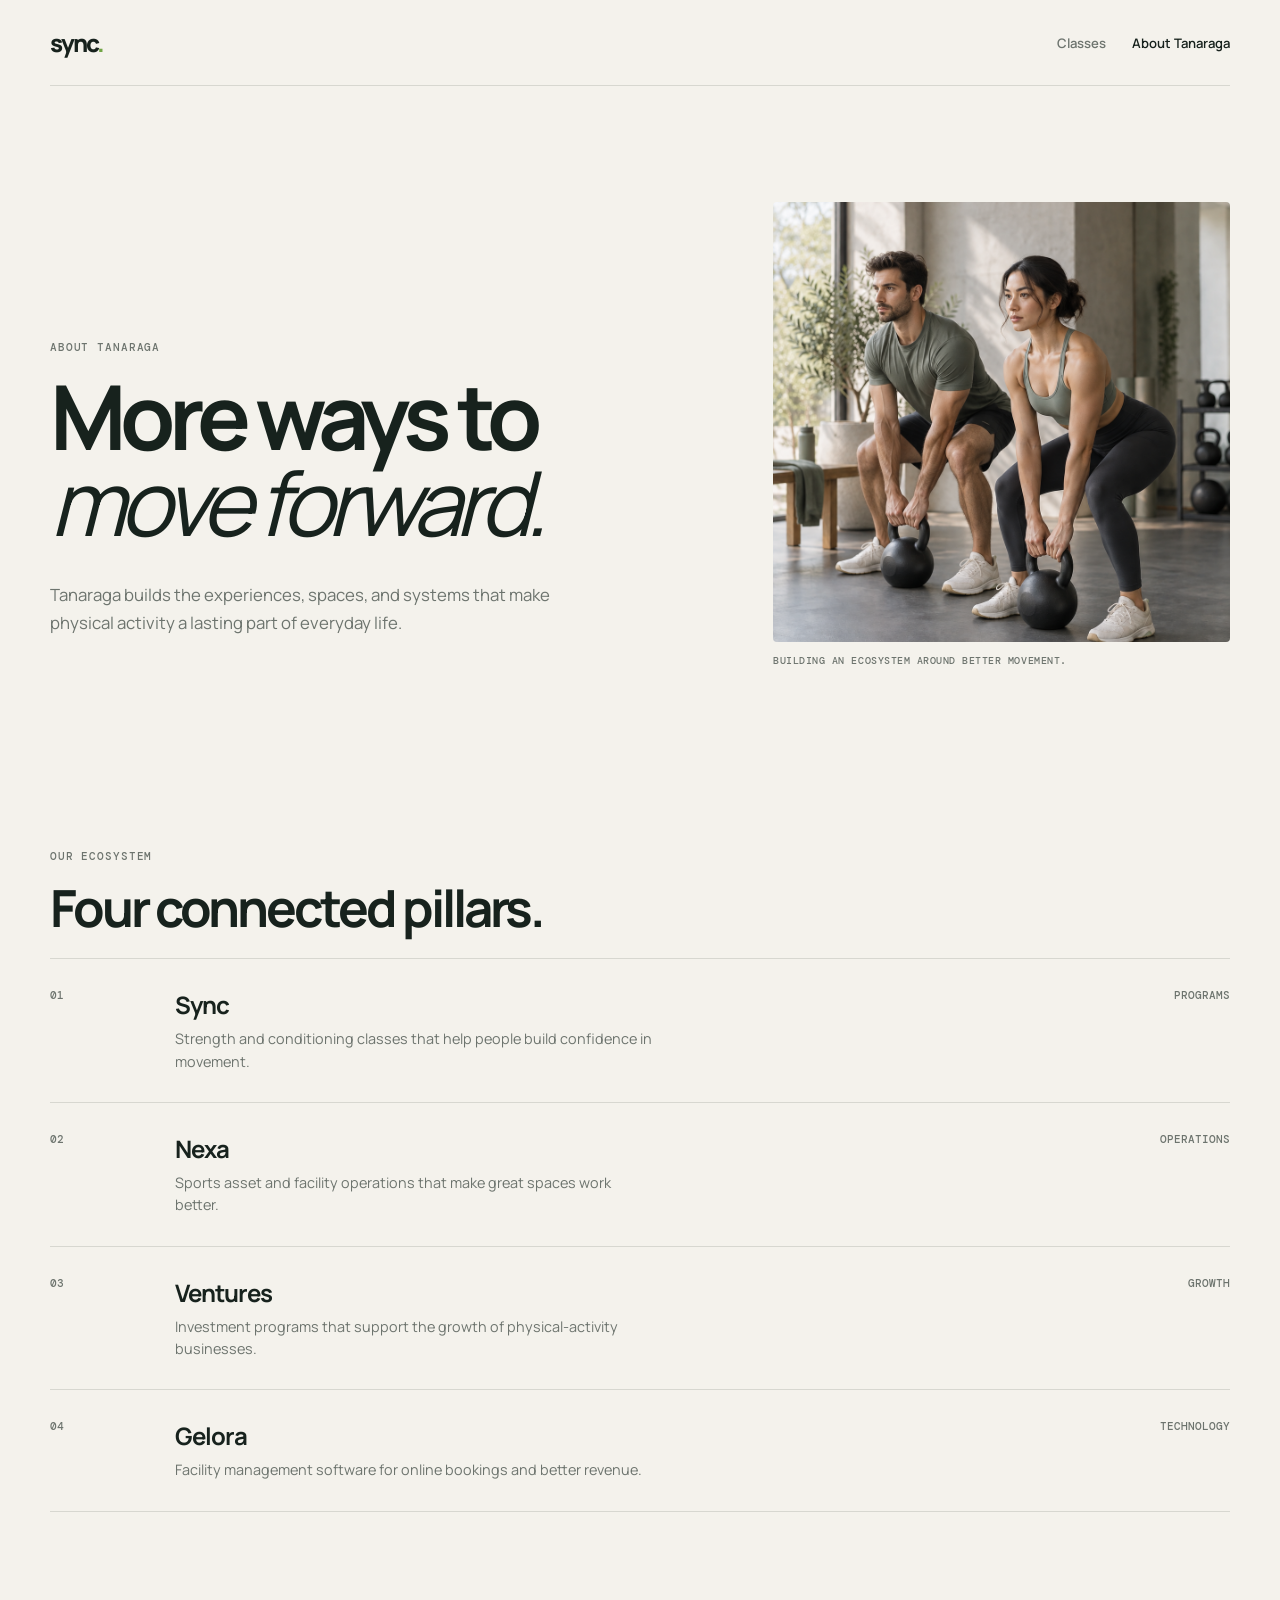
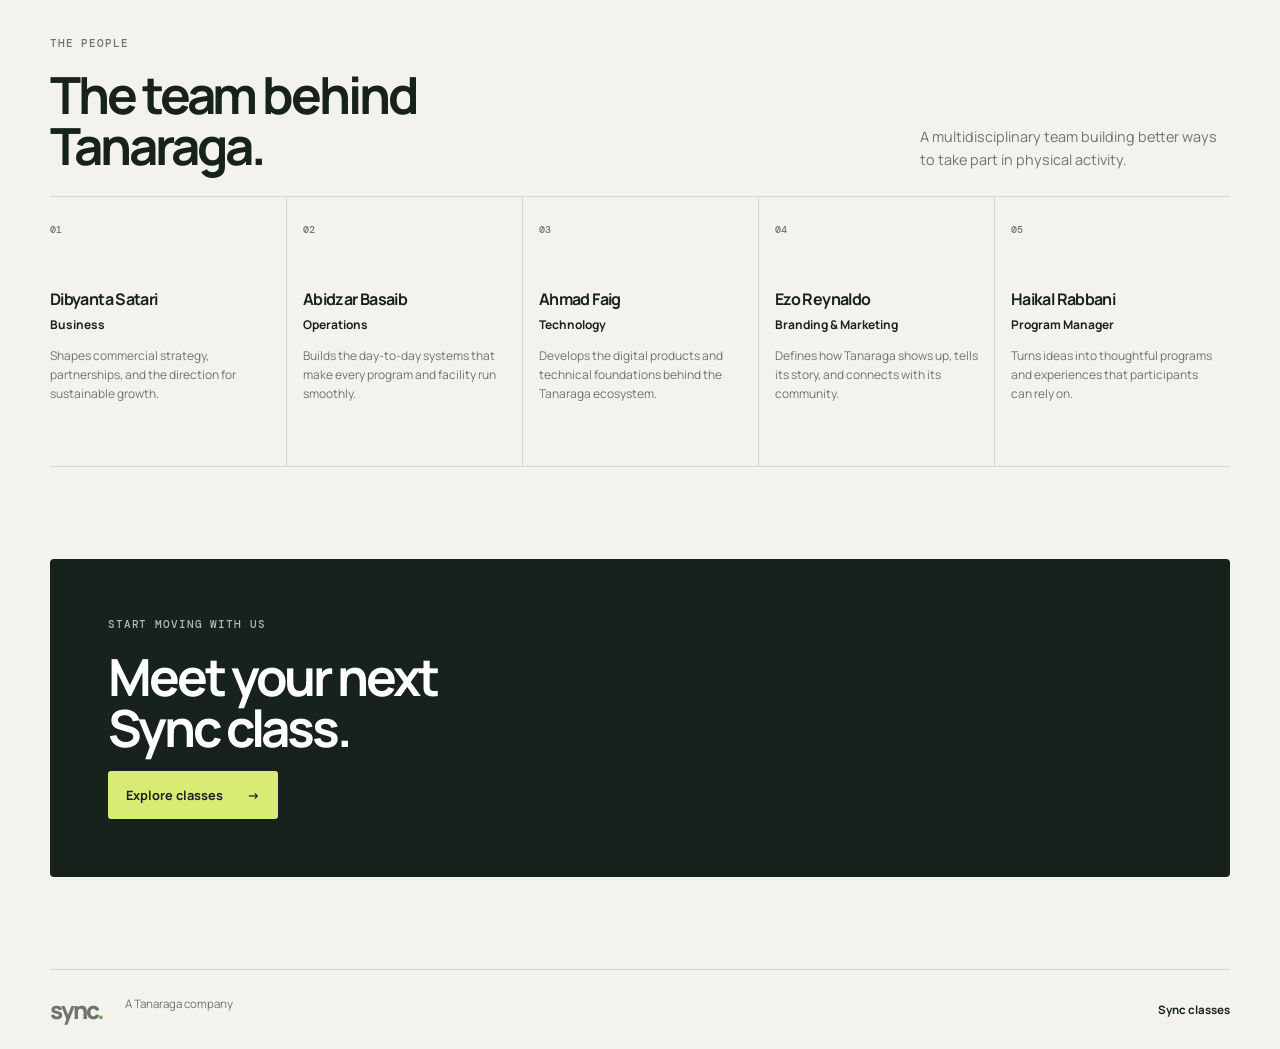
==== about.html @ bf0b3a60 "first commit" ====
<!doctype html>
<html lang="en">
  <head>
    <meta charset="UTF-8" />
    <meta name="viewport" content="width=device-width, initial-scale=1.0" />
    <meta name="description" content="Tanaraga builds the ecosystem around better physical activity." />
    <title>About — Tanaraga</title>
    <link rel="preconnect" href="https://fonts.googleapis.com" />
    <link rel="preconnect" href="https://fonts.gstatic.com" crossorigin />
    <link href="https://fonts.googleapis.com/css2?family=DM+Mono:wght@400;500&family=Manrope:wght@400;500;600;700;800&display=swap" rel="stylesheet" />
    <link rel="stylesheet" href="styles.css" />
  </head>
  <body>
    <header class="site-header container">
      <a class="wordmark" href="index.html" aria-label="Sync home">sync<span>.</span></a>
      <nav aria-label="Main navigation">
        <a href="index.html">Classes</a>
        <a class="active" href="about.html">About Tanaraga</a>
      </nav>
    </header>

    <main>
      <section class="about-hero container">
        <div class="about-hero-layout">
          <div class="about-hero-content">
            <p class="eyebrow">About Tanaraga</p>
            <h1>More ways to<br /><em>move forward.</em></h1>
            <p>Tanaraga builds the experiences, spaces, and systems that make physical activity a lasting part of everyday life.</p>
          </div>
          <figure class="about-image">
            <img src="assets/sync-hero.png" alt="Two people training together with kettlebells" />
            <figcaption>Building an ecosystem around better movement.</figcaption>
          </figure>
        </div>
      </section>

      <section class="pillars container" aria-labelledby="pillars-title">
        <div class="section-heading compact">
          <div>
            <p class="eyebrow">Our ecosystem</p>
            <h2 id="pillars-title">Four connected pillars.</h2>
          </div>
        </div>
        <div class="pillar-list">
          <article class="pillar">
            <span class="pillar-number">01</span><div><h3>Sync</h3><p>Strength and conditioning classes that help people build confidence in movement.</p></div><span class="pillar-tag">Programs</span>
          </article>
          <article class="pillar">
            <span class="pillar-number">02</span><div><h3>Nexa</h3><p>Sports asset and facility operations that make great spaces work better.</p></div><span class="pillar-tag">Operations</span>
          </article>
          <article class="pillar">
            <span class="pillar-number">03</span><div><h3>Ventures</h3><p>Investment programs that support the growth of physical-activity businesses.</p></div><span class="pillar-tag">Growth</span>
          </article>
          <article class="pillar">
            <span class="pillar-number">04</span><div><h3>Gelora</h3><p>Facility management software for online bookings and better revenue.</p></div><span class="pillar-tag">Technology</span>
          </article>
        </div>
      </section>

      <section class="team container" aria-labelledby="team-title">
        <div class="section-heading compact">
          <div>
            <p class="eyebrow">The people</p>
            <h2 id="team-title">The team behind<br />Tanaraga.</h2>
          </div>
          <p>A multidisciplinary team building better ways to take part in physical activity.</p>
        </div>
        <div class="team-grid">
          <article class="team-member"><span>01</span><h3>Dibyanta Satari</h3><p class="team-role">Business</p><p class="team-description">Shapes commercial strategy, partnerships, and the direction for sustainable growth.</p></article>
          <article class="team-member"><span>02</span><h3>Abidzar Basaib</h3><p class="team-role">Operations</p><p class="team-description">Builds the day-to-day systems that make every program and facility run smoothly.</p></article>
          <article class="team-member"><span>03</span><h3>Ahmad Faig</h3><p class="team-role">Technology</p><p class="team-description">Develops the digital products and technical foundations behind the Tanaraga ecosystem.</p></article>
          <article class="team-member"><span>04</span><h3>Ezo Reynaldo</h3><p class="team-role">Branding &amp; Marketing</p><p class="team-description">Defines how Tanaraga shows up, tells its story, and connects with its community.</p></article>
          <article class="team-member"><span>05</span><h3>Haikal Rabbani</h3><p class="team-role">Program Manager</p><p class="team-description">Turns ideas into thoughtful programs and experiences that participants can rely on.</p></article>
        </div>
      </section>

      <section class="enquiry container">
        <p class="eyebrow">Start moving with us</p>
        <h2>Meet your next<br />Sync class.</h2>
        <a class="button button-light" href="index.html#classes">Explore classes <span aria-hidden="true">→</span></a>
      </section>
    </main>

    <footer class="site-footer container">
      <a class="wordmark" href="index.html">sync<span>.</span></a>
      <p>A Tanaraga company</p>
      <a href="index.html">Sync classes</a>
    </footer>
  </body>
</html>
---- styles.css ----
:root { --ink:#17221d; --paper:#f4f2ec; --lime:#d8ec75; --muted:#6d746e; --line:#d7d7d0; --mono:"DM Mono",monospace; --sans:"Manrope",sans-serif; }
.location-link { text-decoration:underline; text-decoration-color:#aeb5ac; text-underline-offset:3px; }
.location-link:hover { text-decoration-color:var(--ink); }
.about-hero { padding:84px 0 108px; }
.about-hero-layout { display:grid; grid-template-columns:minmax(0,1.18fr) minmax(280px,.82fr); align-items:center; gap:66px; }
.about-hero-content { padding:32px 0; }
.about-hero-content > p:last-child { max-width:540px; margin:36px 0 0; color:var(--muted); font-size:1.05rem; line-height:1.65; }
.about-image { margin:0; }
.about-image img { width:100%; height:530px; object-fit:cover; object-position:center; }
@media (max-width:700px) { .about-hero-layout { grid-template-columns:1fr; gap:26px; } .about-hero-content { padding:0; } .about-image { margin:0; } .about-image img { height:380px; } }
* { box-sizing:border-box; } html { scroll-behavior:smooth; } body { margin:0; color:var(--ink); background:var(--paper); font-family:var(--sans); } a { color:inherit; text-decoration:none; } .container { width:min(1180px, calc(100% - 48px)); margin-inline:auto; }
.site-header { min-height:86px; display:flex; align-items:center; justify-content:space-between; border-bottom:1px solid var(--line); } .wordmark { font-size:1.5rem; font-weight:800; letter-spacing:-.09em; } .wordmark span { color:#71a545; } nav { display:flex; align-items:center; gap:26px; font-size:.82rem; font-weight:600; } nav a { color:var(--muted); } nav a.active, nav a:hover { color:var(--ink); }
.hero { padding:84px 0 64px; } .hero-layout { display:grid; grid-template-columns:minmax(0,1.18fr) minmax(280px,.82fr); align-items:center; gap:66px; } .hero-content { padding:32px 0; } .hero-image-wrap { height:530px; overflow:hidden; border-radius:4px; background:#c8cfbf; } .hero-image { width:100%; height:100%; display:block; object-fit:cover; object-position:center; } .eyebrow { margin:0 0 18px; color:var(--muted); font:500 .68rem/1.4 var(--mono); letter-spacing:.08em; text-transform:uppercase; } h1,h2,h3,p { margin-top:0; } h1 { max-width:780px; margin-bottom:27px; font-size:clamp(3.2rem,7vw,6.2rem); line-height:.96; letter-spacing:-.075em; } h1 em { font-weight:400; } .hero-copy { max-width:430px; color:var(--muted); font-size:1rem; line-height:1.7; } .button { display:inline-flex; align-items:center; gap:24px; margin-top:18px; padding:15px 18px; border-radius:3px; font-size:.8rem; font-weight:700; } .button-dark { background:var(--ink); color:white; } .button-light { color:var(--ink); background:var(--lime); } .hero-notes { display:flex; gap:0; margin-top:64px; border-top:1px solid var(--line); border-bottom:1px solid var(--line); } .hero-notes span { flex:1; padding:16px 0; font:500 .68rem var(--mono); text-transform:uppercase; } .hero-notes span + span { border-left:1px solid var(--line); padding-left:20px; }
.classes-section { padding:86px 0 108px; background:#e9ebe3; } .section-heading { display:flex; align-items:end; justify-content:space-between; gap:30px; margin-bottom:38px; } h2 { margin:0; font-size:clamp(2rem,4vw,3.5rem); line-height:1; letter-spacing:-.06em; } .section-heading > p { max-width:310px; margin:0; color:var(--muted); font-size:.9rem; line-height:1.6; } .class-grid { display:grid; grid-template-columns:repeat(3,1fr); gap:14px; } .class-card { display:flex; min-height:445px; flex-direction:column; padding:23px; background:var(--paper); border-radius:4px; } .card-top,.card-bottom { display:flex; justify-content:space-between; align-items:center; gap:12px; } .class-type,.slots,.age,dt { font:500 .67rem var(--mono); text-transform:uppercase; letter-spacing:.04em; } .class-type { padding:7px 9px; background:var(--lime); border-radius:20px; } .slots { color:#548229; } .class-card h3 { margin:55px 0 7px; font-size:2rem; line-height:1; letter-spacing:-.065em; } .age { color:var(--muted); } .class-details { margin:38px 0 auto; border-top:1px solid var(--line); } .class-details div { display:flex; justify-content:space-between; padding:11px 0; border-bottom:1px solid var(--line); gap:15px; } dt { color:var(--muted); } dd { margin:0; font-size:.75rem; font-weight:600; text-align:right; } .card-bottom { padding-top:24px; font-size:.77rem; } .card-link { font-weight:700; } .card-link span { margin-left:7px; }
.coaches { padding-top:104px; } .coach-grid { display:grid; grid-template-columns:repeat(3,1fr); gap:14px; } .coach-card h3 { margin:18px 0 8px; font-size:1.25rem; letter-spacing:-.045em; } .coach-card p { max-width:310px; margin:0; color:var(--muted); font-size:.86rem; line-height:1.6; } .coach-image { display:flex; align-items:flex-end; height:265px; padding:18px; background:#bfc9b0; border-radius:4px; } .coach-image-alt { background:#dfd8c5; } .coach-image-dark { background:#748f73; } .coach-image span { color:rgba(23,34,29,.55); font:500 .68rem var(--mono); } .coach-image-dark span { color:rgba(255,255,255,.65); }
.enquiry { margin-top:92px; margin-bottom:92px; padding:58px; background:var(--ink); color:white; border-radius:4px; } .enquiry .eyebrow { color:#b1b9b2; } .enquiry h2 { font-size:clamp(2.3rem,4vw,4rem); }.site-footer { display:flex; align-items:center; gap:22px; min-height:80px; border-top:1px solid var(--line); color:var(--muted); font-size:.72rem; }.site-footer a:last-child { margin-left:auto; color:var(--ink); font-weight:700; }
.about-hero { padding:116px 0 74px; }.about-hero > p:last-child { max-width:540px; margin:36px 0 0; color:var(--muted); font-size:1.05rem; line-height:1.65; }.about-image { margin-bottom:108px; }.about-image img { display:block; width:100%; height:440px; object-fit:cover; object-position:center 58%; border-radius:4px; }.about-image figcaption { margin-top:12px; color:var(--muted); font:500 .65rem var(--mono); text-transform:uppercase; letter-spacing:.05em; }.pillars { padding-bottom:20px; }.compact { margin-bottom:25px; }.pillar-list { border-top:1px solid var(--line); }.pillar { display:grid; grid-template-columns:100px 1fr 120px; gap:25px; align-items:start; padding:29px 0; border-bottom:1px solid var(--line); }.pillar-number,.pillar-tag { font:500 .68rem var(--mono); color:var(--muted); }.pillar h3 { margin:0 0 7px; font-size:1.5rem; letter-spacing:-.04em; }.pillar p { max-width:480px; margin:0; color:var(--muted); font-size:.9rem; line-height:1.55; }.pillar-tag { text-align:right; text-transform:uppercase; }
.team { padding-top:104px; }.team-grid { display:grid; grid-template-columns:repeat(5,1fr); border-top:1px solid var(--line); }.team-member { min-height:270px; padding:19px 16px 19px 0; border-bottom:1px solid var(--line); }.team-member + .team-member { padding-left:16px; border-left:1px solid var(--line); }.team-member span { color:var(--muted); font:500 .65rem var(--mono); }.team-member h3 { margin:50px 0 6px; font-size:1rem; letter-spacing:-.04em; }.team-member p { margin:0; color:var(--muted); font-size:.75rem; }.team-member .team-role { color:var(--ink); font-weight:700; }.team-member .team-description { margin-top:14px; line-height:1.55; }
@media (max-width:700px) { .container { width:min(100% - 32px,1180px); }.site-header { min-height:72px; } nav { gap:15px; font-size:.72rem; }.hero,.about-hero { padding-top:75px; }.hero-layout { grid-template-columns:1fr; gap:26px; }.hero-content { padding:0; }.hero-image-wrap { height:380px; }.hero-notes { margin-top:48px; }.hero-notes span { font-size:.57rem; }.hero-notes span + span { padding-left:9px; }.section-heading { display:block; }.section-heading > p { margin-top:18px; }.class-grid,.coach-grid { grid-template-columns:1fr; }.class-card { min-height:390px; }.coaches,.team { padding-top:72px; }.coach-image { height:225px; }.team-grid { grid-template-columns:1fr 1fr; }.team-member { min-height:155px; padding:16px; }.team-member + .team-member { border-left:0; padding-left:16px; }.team-member:nth-child(even) { border-left:1px solid var(--line); }.team-member h3 { margin-top:52px; }.enquiry { margin-top:52px; margin-bottom:52px; padding:33px 27px; }.site-footer { min-height:70px; gap:12px; }.site-footer p { font-size:.65rem; }.pillar { grid-template-columns:42px 1fr; gap:12px; }.pillar-tag { display:none; }.about-hero { padding-bottom:56px; }.about-image { margin-bottom:72px; }.about-image img { height:280px; } }
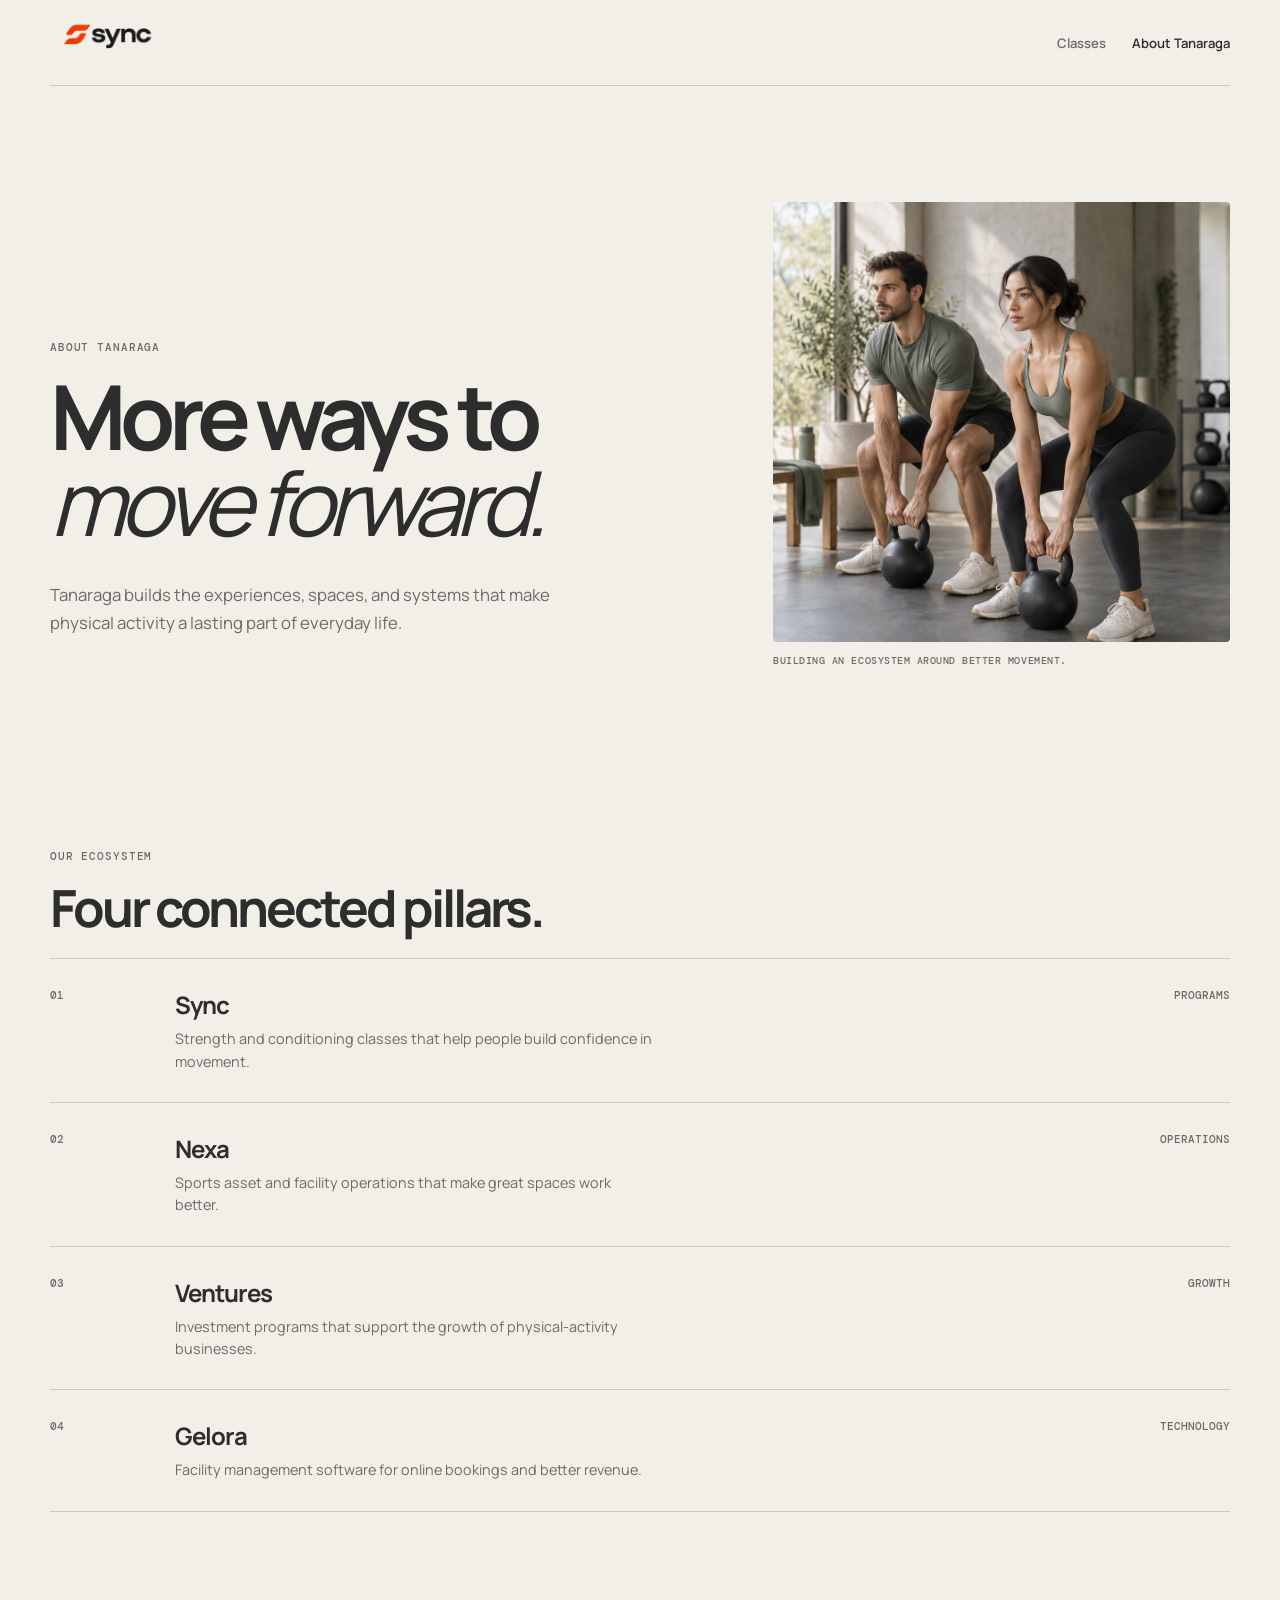
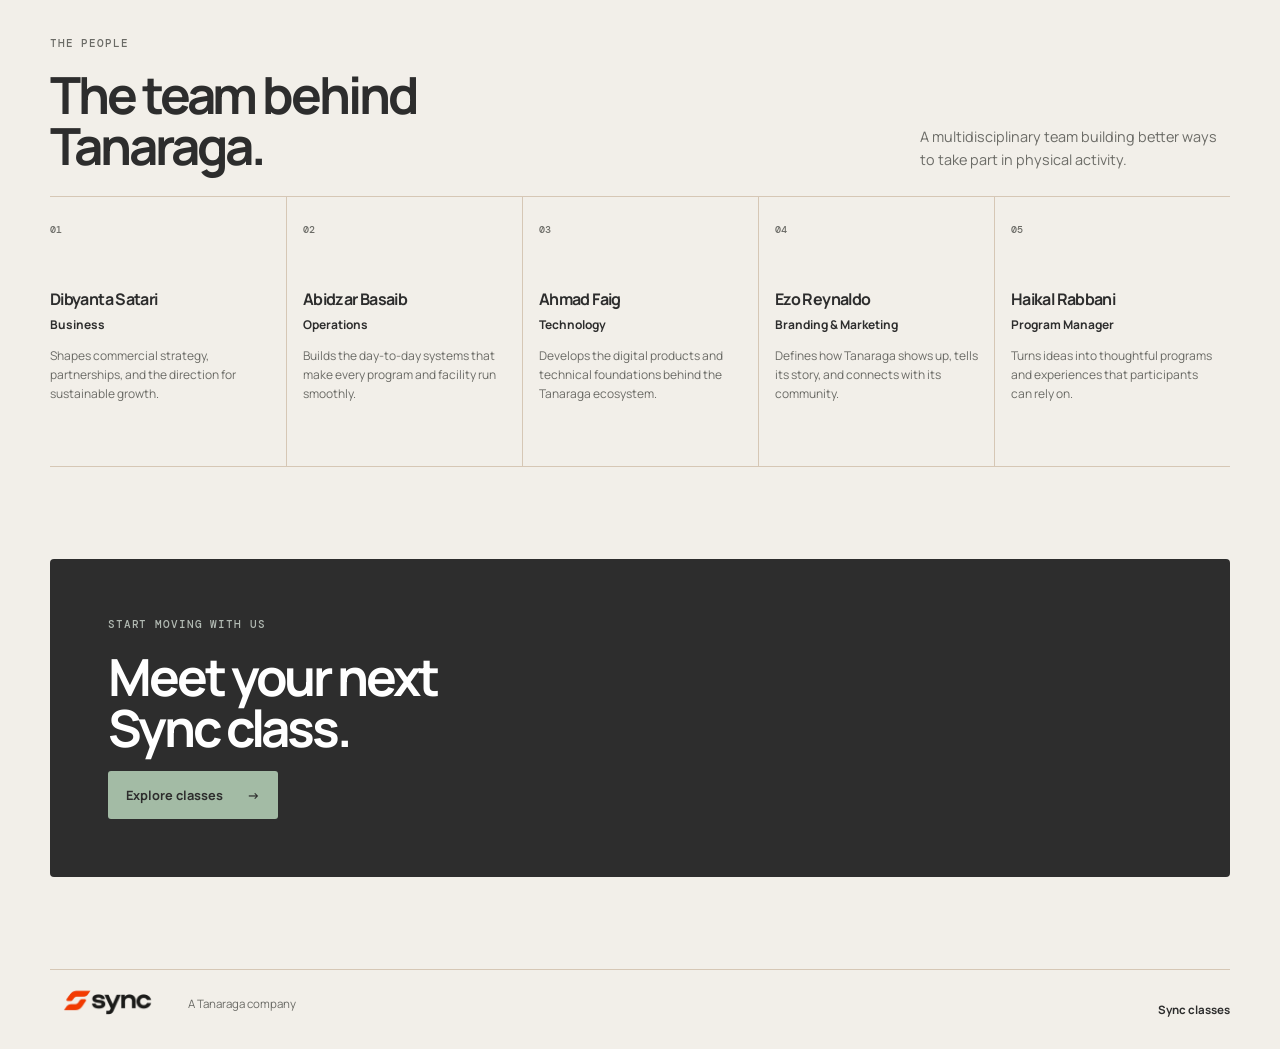
==== commit 33c0e320: "schedule" ====
--- a/about.html
+++ b/about.html
@@ -12,7 +12,7 @@
   </head>
   <body>
     <header class="site-header container">
-      <a class="wordmark" href="index.html" aria-label="Sync home">sync<span>.</span></a>
+      <a class="brand-logo" href="index.html" aria-label="Sync home"><img src="assets/sync-logo.png" alt="Sync" /></a>
       <nav aria-label="Main navigation">
         <a href="index.html">Classes</a>
         <a class="active" href="about.html">About Tanaraga</a>
@@ -82,7 +82,7 @@
     </main>
 
     <footer class="site-footer container">
-      <a class="wordmark" href="index.html">sync<span>.</span></a>
+      <a class="brand-logo" href="index.html"><img src="assets/sync-logo.png" alt="Sync" /></a>
       <p>A Tanaraga company</p>
       <a href="index.html">Sync classes</a>
     </footer>
--- a/styles.css
+++ b/styles.css
@@ -1,4 +1,7 @@
 :root { --ink:#17221d; --paper:#f4f2ec; --lime:#d8ec75; --muted:#6d746e; --line:#d7d7d0; --mono:"DM Mono",monospace; --sans:"Manrope",sans-serif; }
+:root { --ink:#2d2d2d; --paper:#f2efe9; --lime:#a3bba5; --muted:#6b6b66; --line:#d6c7b5; --orange:#e22e00; }
+.brand-logo { display:block; width:116px; height:42px; overflow:hidden; }.brand-logo img { display:block; width:190px; max-width:none; height:auto; transform:translate(-37px,-32px); }.button-light { background:var(--orange); color:#fff; }.button-outline { border:1px solid var(--ink); color:var(--ink); background:transparent; }.class-archive-link { margin-top:30px; text-align:center; }.program { display:grid; grid-template-columns:.75fr 1.25fr; gap:80px; padding-top:108px; }.program-intro { position:sticky; top:30px; align-self:start; }.program-intro h2 { font-size:clamp(3.2rem,6vw,6rem); }.program-intro > p { max-width:300px; color:var(--muted); line-height:1.6; }.program-acronym { color:var(--ink)!important; font-weight:700; }.program-hashtag { color:var(--orange)!important; font-weight:800; }.program-list { border-top:1px solid var(--line); }.program-card { padding:24px 0 28px; border-bottom:1px solid var(--line); }.program-card > span { color:var(--orange); font:500 .67rem var(--mono); }.program-card h3 { margin:12px 0 5px; font-size:1.65rem; letter-spacing:-.055em; }.program-card p { max-width:620px; margin:0; color:var(--muted); font-size:.86rem; line-height:1.6; }.program-card .program-audience { color:var(--ink); font-weight:700; }.program-card .program-quote { margin:14px 0 8px; color:var(--orange); font-weight:700; }.schedule-hero { padding:96px 0 52px; }.schedule-hero > p:last-child { max-width:380px; color:var(--muted); line-height:1.6; }.schedule-section { padding-bottom:105px; }.class-filters { display:flex; flex-wrap:wrap; gap:8px; margin-bottom:30px; }.filter-button { padding:10px 14px; border:1px solid var(--line); border-radius:20px; color:var(--ink); background:transparent; font:600 .72rem var(--sans); cursor:pointer; }.filter-button.active,.filter-button:hover { border-color:var(--orange); color:white; background:var(--orange); }
+@media (max-width:700px) { .brand-logo { width:82px; height:34px; }.brand-logo img { width:142px; transform:translate(-27px,-23px); }.program { grid-template-columns:1fr; gap:38px; padding-top:72px; }.program-intro { position:static; }.schedule-hero { padding-top:72px; } }
 .location-link { text-decoration:underline; text-decoration-color:#aeb5ac; text-underline-offset:3px; }
 .location-link:hover { text-decoration-color:var(--ink); }
 .about-hero { padding:84px 0 108px; }
@@ -12,6 +15,7 @@
 .site-header { min-height:86px; display:flex; align-items:center; justify-content:space-between; border-bottom:1px solid var(--line); } .wordmark { font-size:1.5rem; font-weight:800; letter-spacing:-.09em; } .wordmark span { color:#71a545; } nav { display:flex; align-items:center; gap:26px; font-size:.82rem; font-weight:600; } nav a { color:var(--muted); } nav a.active, nav a:hover { color:var(--ink); }
 .hero { padding:84px 0 64px; } .hero-layout { display:grid; grid-template-columns:minmax(0,1.18fr) minmax(280px,.82fr); align-items:center; gap:66px; } .hero-content { padding:32px 0; } .hero-image-wrap { height:530px; overflow:hidden; border-radius:4px; background:#c8cfbf; } .hero-image { width:100%; height:100%; display:block; object-fit:cover; object-position:center; } .eyebrow { margin:0 0 18px; color:var(--muted); font:500 .68rem/1.4 var(--mono); letter-spacing:.08em; text-transform:uppercase; } h1,h2,h3,p { margin-top:0; } h1 { max-width:780px; margin-bottom:27px; font-size:clamp(3.2rem,7vw,6.2rem); line-height:.96; letter-spacing:-.075em; } h1 em { font-weight:400; } .hero-copy { max-width:430px; color:var(--muted); font-size:1rem; line-height:1.7; } .button { display:inline-flex; align-items:center; gap:24px; margin-top:18px; padding:15px 18px; border-radius:3px; font-size:.8rem; font-weight:700; } .button-dark { background:var(--ink); color:white; } .button-light { color:var(--ink); background:var(--lime); } .hero-notes { display:flex; gap:0; margin-top:64px; border-top:1px solid var(--line); border-bottom:1px solid var(--line); } .hero-notes span { flex:1; padding:16px 0; font:500 .68rem var(--mono); text-transform:uppercase; } .hero-notes span + span { border-left:1px solid var(--line); padding-left:20px; }
 .classes-section { padding:86px 0 108px; background:#e9ebe3; } .section-heading { display:flex; align-items:end; justify-content:space-between; gap:30px; margin-bottom:38px; } h2 { margin:0; font-size:clamp(2rem,4vw,3.5rem); line-height:1; letter-spacing:-.06em; } .section-heading > p { max-width:310px; margin:0; color:var(--muted); font-size:.9rem; line-height:1.6; } .class-grid { display:grid; grid-template-columns:repeat(3,1fr); gap:14px; } .class-card { display:flex; min-height:445px; flex-direction:column; padding:23px; background:var(--paper); border-radius:4px; } .card-top,.card-bottom { display:flex; justify-content:space-between; align-items:center; gap:12px; } .class-type,.slots,.age,dt { font:500 .67rem var(--mono); text-transform:uppercase; letter-spacing:.04em; } .class-type { padding:7px 9px; background:var(--lime); border-radius:20px; } .slots { color:#548229; } .class-card h3 { margin:55px 0 7px; font-size:2rem; line-height:1; letter-spacing:-.065em; } .age { color:var(--muted); } .class-details { margin:38px 0 auto; border-top:1px solid var(--line); } .class-details div { display:flex; justify-content:space-between; padding:11px 0; border-bottom:1px solid var(--line); gap:15px; } dt { color:var(--muted); } dd { margin:0; font-size:.75rem; font-weight:600; text-align:right; } .card-bottom { padding-top:24px; font-size:.77rem; } .card-link { font-weight:700; } .card-link span { margin-left:7px; }
+.class-empty { grid-column:1 / -1; margin:0; padding:48px 0; color:var(--muted); font-size:.9rem; }
 .coaches { padding-top:104px; } .coach-grid { display:grid; grid-template-columns:repeat(3,1fr); gap:14px; } .coach-card h3 { margin:18px 0 8px; font-size:1.25rem; letter-spacing:-.045em; } .coach-card p { max-width:310px; margin:0; color:var(--muted); font-size:.86rem; line-height:1.6; } .coach-image { display:flex; align-items:flex-end; height:265px; padding:18px; background:#bfc9b0; border-radius:4px; } .coach-image-alt { background:#dfd8c5; } .coach-image-dark { background:#748f73; } .coach-image span { color:rgba(23,34,29,.55); font:500 .68rem var(--mono); } .coach-image-dark span { color:rgba(255,255,255,.65); }
 .enquiry { margin-top:92px; margin-bottom:92px; padding:58px; background:var(--ink); color:white; border-radius:4px; } .enquiry .eyebrow { color:#b1b9b2; } .enquiry h2 { font-size:clamp(2.3rem,4vw,4rem); }.site-footer { display:flex; align-items:center; gap:22px; min-height:80px; border-top:1px solid var(--line); color:var(--muted); font-size:.72rem; }.site-footer a:last-child { margin-left:auto; color:var(--ink); font-weight:700; }
 .about-hero { padding:116px 0 74px; }.about-hero > p:last-child { max-width:540px; margin:36px 0 0; color:var(--muted); font-size:1.05rem; line-height:1.65; }.about-image { margin-bottom:108px; }.about-image img { display:block; width:100%; height:440px; object-fit:cover; object-position:center 58%; border-radius:4px; }.about-image figcaption { margin-top:12px; color:var(--muted); font:500 .65rem var(--mono); text-transform:uppercase; letter-spacing:.05em; }.pillars { padding-bottom:20px; }.compact { margin-bottom:25px; }.pillar-list { border-top:1px solid var(--line); }.pillar { display:grid; grid-template-columns:100px 1fr 120px; gap:25px; align-items:start; padding:29px 0; border-bottom:1px solid var(--line); }.pillar-number,.pillar-tag { font:500 .68rem var(--mono); color:var(--muted); }.pillar h3 { margin:0 0 7px; font-size:1.5rem; letter-spacing:-.04em; }.pillar p { max-width:480px; margin:0; color:var(--muted); font-size:.9rem; line-height:1.55; }.pillar-tag { text-align:right; text-transform:uppercase; }
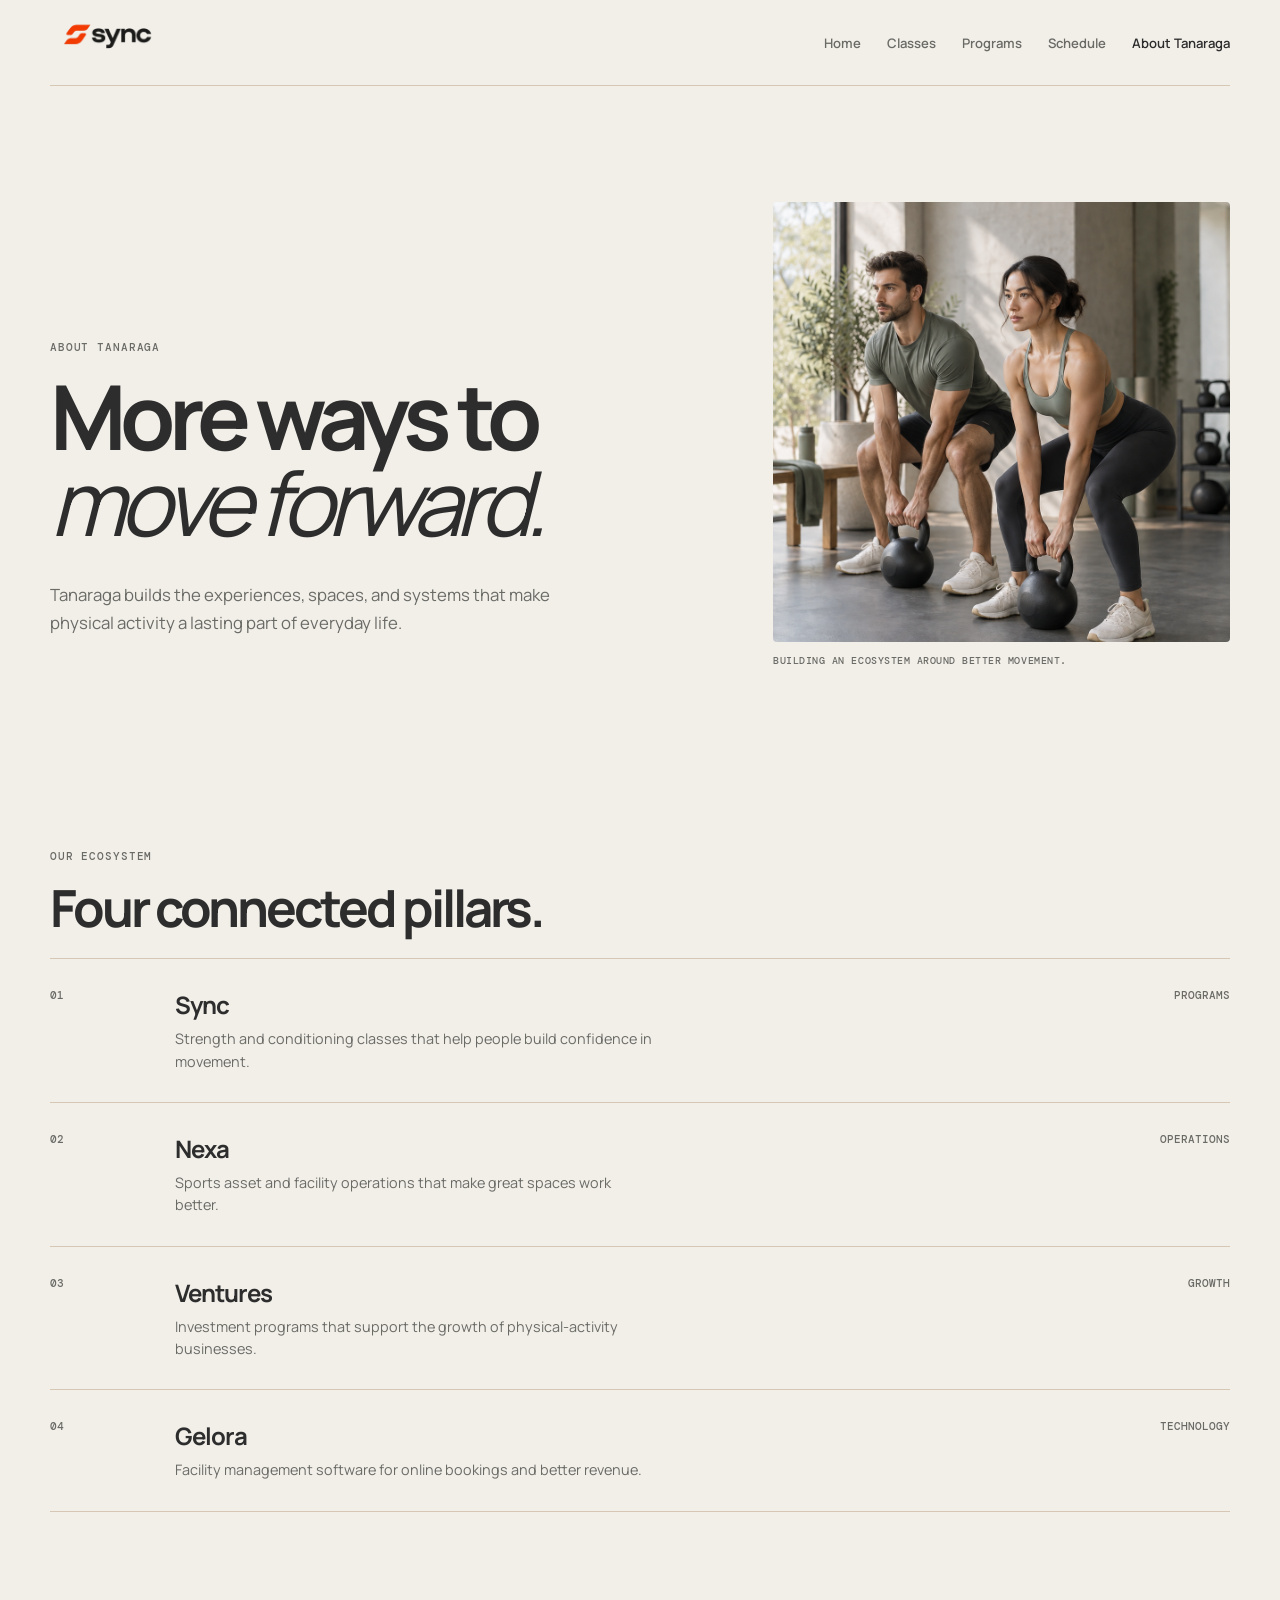
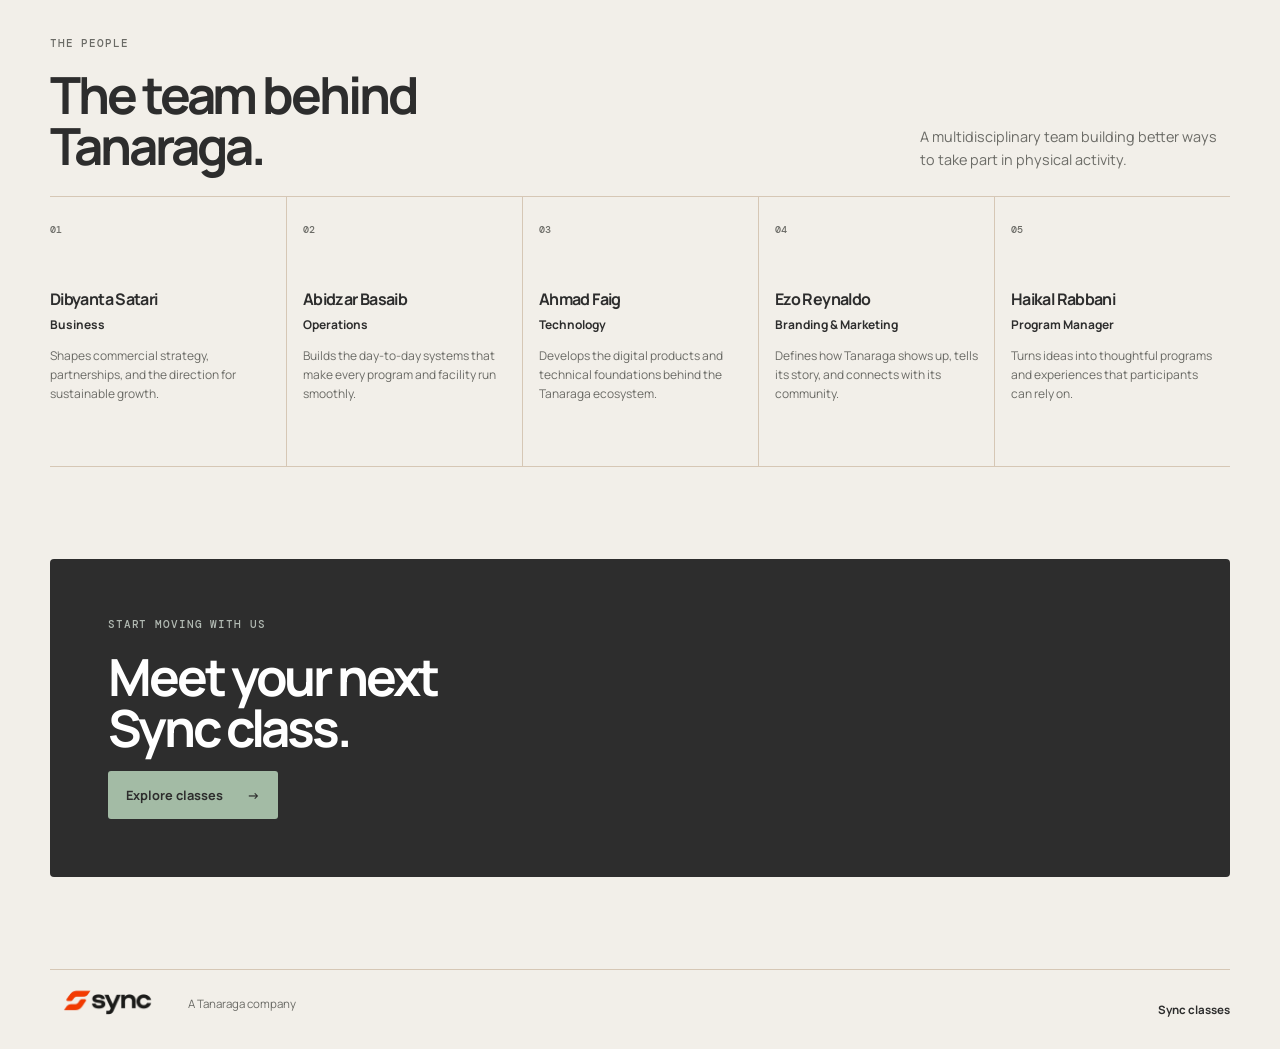
==== commit 6d14c8c6: "update" ====
--- a/about.html
+++ b/about.html
@@ -8,13 +8,16 @@
     <link rel="preconnect" href="https://fonts.googleapis.com" />
     <link rel="preconnect" href="https://fonts.gstatic.com" crossorigin />
     <link href="https://fonts.googleapis.com/css2?family=DM+Mono:wght@400;500&family=Manrope:wght@400;500;600;700;800&display=swap" rel="stylesheet" />
-    <link rel="stylesheet" href="styles.css" />
+    <link rel="stylesheet" href="styles.css?v=1993bc3d1db3" />
   </head>
   <body>
     <header class="site-header container">
       <a class="brand-logo" href="index.html" aria-label="Sync home"><img src="assets/sync-logo.png" alt="Sync" /></a>
       <nav aria-label="Main navigation">
-        <a href="index.html">Classes</a>
+        <a href="index.html">Home</a>
+        <a href="classes.html">Classes</a>
+        <a href="programs.html">Programs</a>
+        <a href="classes.html#schedule">Schedule</a>
         <a class="active" href="about.html">About Tanaraga</a>
       </nav>
     </header>
@@ -86,5 +89,6 @@
       <p>A Tanaraga company</p>
       <a href="index.html">Sync classes</a>
     </footer>
+    <script src="app.js?v=9f4825e76a4c"></script>
   </body>
 </html>
--- a/styles.css
+++ b/styles.css
@@ -1,6 +1,7 @@
 :root { --ink:#17221d; --paper:#f4f2ec; --lime:#d8ec75; --muted:#6d746e; --line:#d7d7d0; --mono:"DM Mono",monospace; --sans:"Manrope",sans-serif; }
 :root { --ink:#2d2d2d; --paper:#f2efe9; --lime:#a3bba5; --muted:#6b6b66; --line:#d6c7b5; --orange:#e22e00; }
 .brand-logo { display:block; width:116px; height:42px; overflow:hidden; }.brand-logo img { display:block; width:190px; max-width:none; height:auto; transform:translate(-37px,-32px); }.button-light { background:var(--orange); color:#fff; }.button-outline { border:1px solid var(--ink); color:var(--ink); background:transparent; }.class-archive-link { margin-top:30px; text-align:center; }.program { display:grid; grid-template-columns:.75fr 1.25fr; gap:80px; padding-top:108px; }.program-intro { position:sticky; top:30px; align-self:start; }.program-intro h2 { font-size:clamp(3.2rem,6vw,6rem); }.program-intro > p { max-width:300px; color:var(--muted); line-height:1.6; }.program-acronym { color:var(--ink)!important; font-weight:700; }.program-hashtag { color:var(--orange)!important; font-weight:800; }.program-list { border-top:1px solid var(--line); }.program-card { padding:24px 0 28px; border-bottom:1px solid var(--line); }.program-card > span { color:var(--orange); font:500 .67rem var(--mono); }.program-card h3 { margin:12px 0 5px; font-size:1.65rem; letter-spacing:-.055em; }.program-card p { max-width:620px; margin:0; color:var(--muted); font-size:.86rem; line-height:1.6; }.program-card .program-audience { color:var(--ink); font-weight:700; }.program-card .program-quote { margin:14px 0 8px; color:var(--orange); font-weight:700; }.schedule-hero { padding:96px 0 52px; }.schedule-hero > p:last-child { max-width:380px; color:var(--muted); line-height:1.6; }.schedule-section { padding-bottom:105px; }.class-filters { display:flex; flex-wrap:wrap; gap:8px; margin-bottom:30px; }.filter-button { padding:10px 14px; border:1px solid var(--line); border-radius:20px; color:var(--ink); background:transparent; font:600 .72rem var(--sans); cursor:pointer; }.filter-button.active,.filter-button:hover { border-color:var(--orange); color:white; background:var(--orange); }
+.offer-split,.programs-grid { display:grid; grid-template-columns:repeat(2,1fr); gap:14px; margin-bottom:75px; }.offer-split a,.programs-grid article { padding:32px; border-radius:4px; background:var(--paper); border:1px solid var(--line); }.offer-split a:last-child { background:var(--ink); color:#fff; }.offer-split a:last-child .eyebrow,.offer-split a:last-child p { color:#d6c7b5; }.offer-split p { max-width:340px; color:var(--muted); line-height:1.6; }.offer-split strong { color:var(--orange); font-size:.8rem; }.programs-grid { grid-template-columns:repeat(3,1fr); }.programs-grid article { min-height:300px; }.programs-grid span { color:var(--orange); font:500 .7rem var(--mono); }.programs-grid h2 { margin:34px 0 8px; font-size:1.8rem; }.programs-grid b,.programs-grid i,.programs-grid p,.programs-grid small { display:block; margin-top:10px; font-size:.78rem; line-height:1.55; }.programs-grid i { color:var(--orange); font-weight:700; }.programs-grid p { color:var(--muted); }.programs-grid small { color:var(--ink); font-weight:700; }.pricing { display:flex; max-width:600px; margin-top:38px; border-top:1px solid var(--line); }.pricing div { flex:1; padding:18px 18px 0 0; }.pricing span { display:block; margin-top:7px; color:var(--orange); font-weight:800; }
 @media (max-width:700px) { .brand-logo { width:82px; height:34px; }.brand-logo img { width:142px; transform:translate(-27px,-23px); }.program { grid-template-columns:1fr; gap:38px; padding-top:72px; }.program-intro { position:static; }.schedule-hero { padding-top:72px; } }
 .location-link { text-decoration:underline; text-decoration-color:#aeb5ac; text-underline-offset:3px; }
 .location-link:hover { text-decoration-color:var(--ink); }
